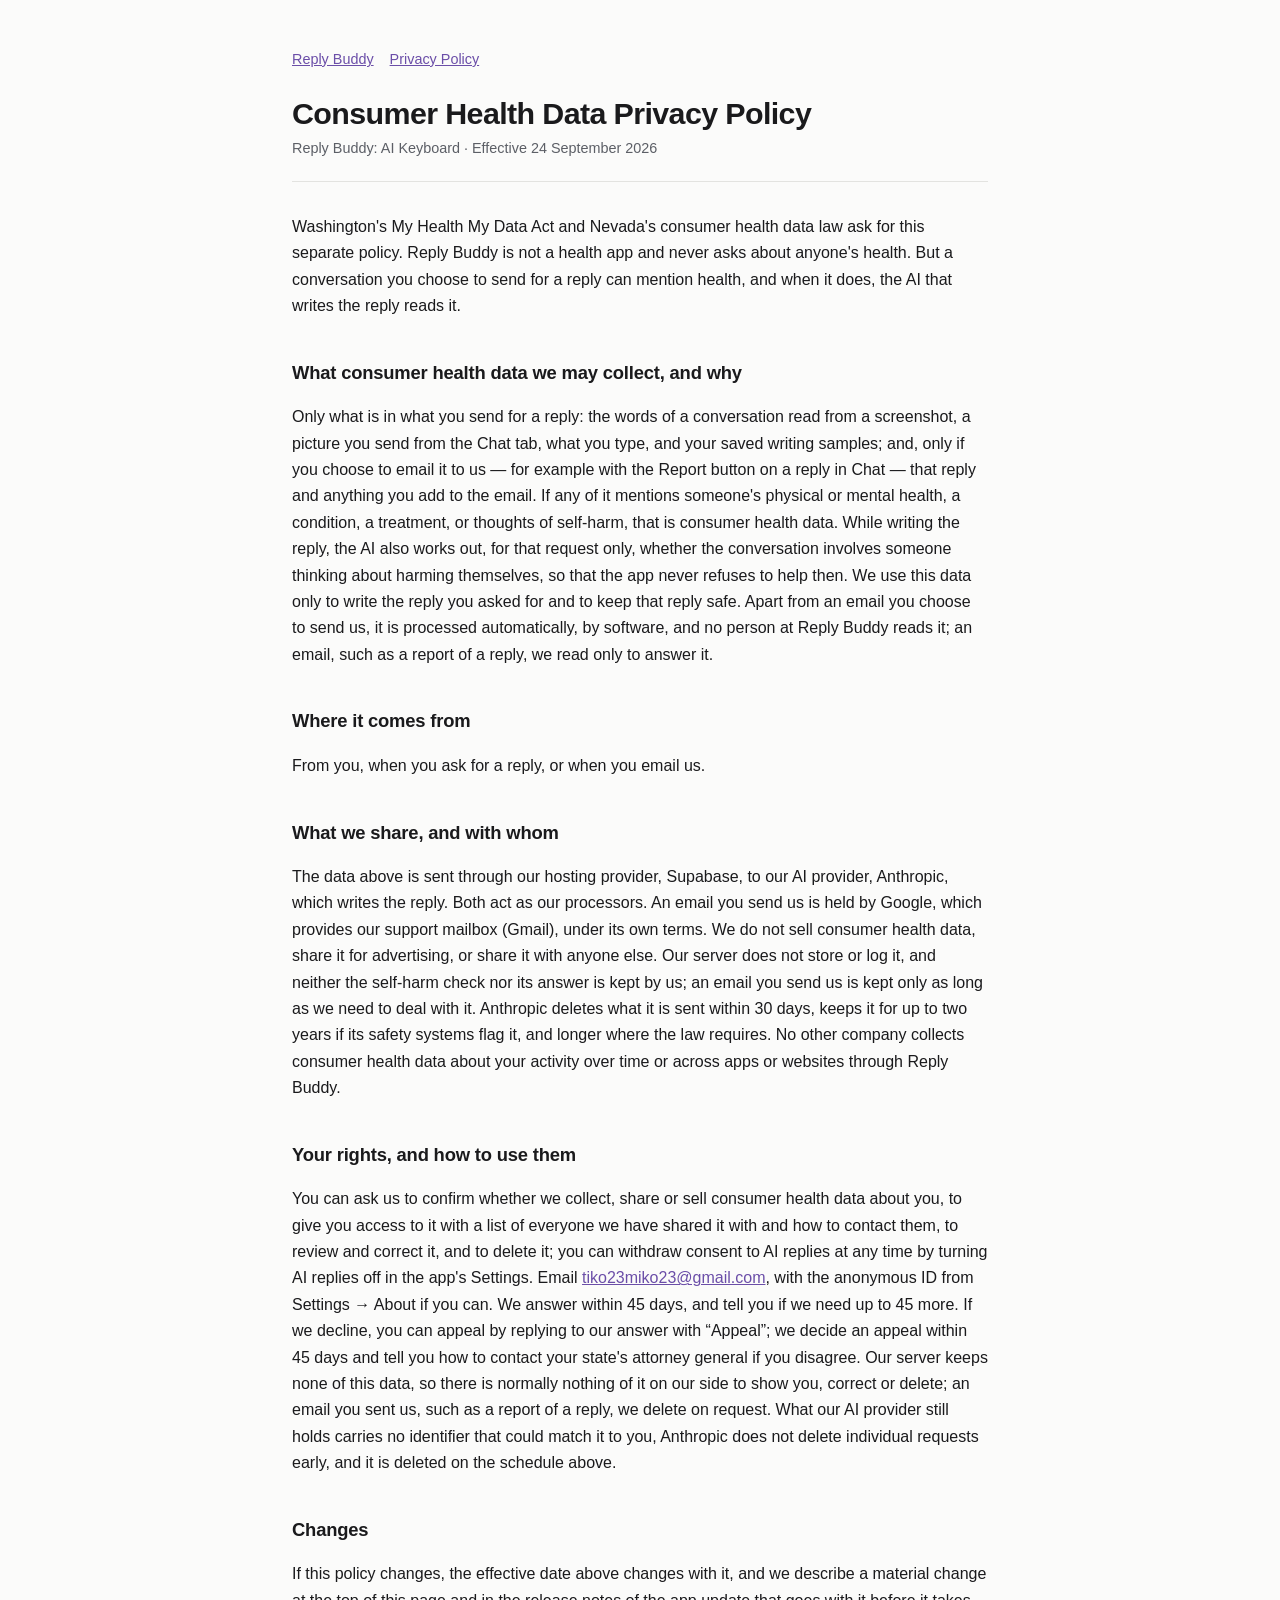
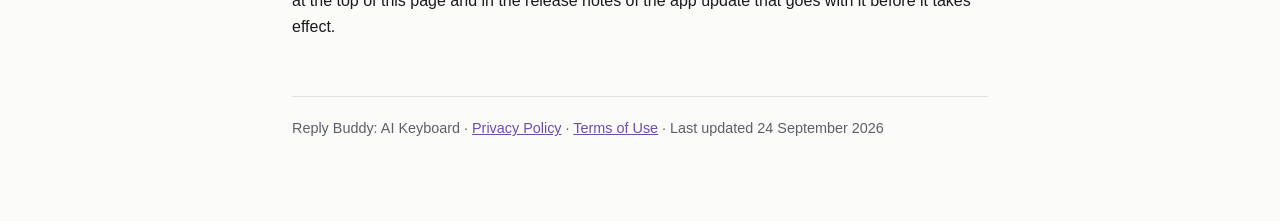
==== consumer-health-data.html @ 14901e79 "Compliance pass: AI named, 18+, Delete my data, linked data, consumer health data policy Privacy pol" ====
<!DOCTYPE html>
<html lang="en">
<head>
<meta charset="utf-8">
<meta name="viewport" content="width=device-width, initial-scale=1">
<title>Consumer Health Data Privacy Policy · Reply Buddy</title>
<link rel="stylesheet" href="style.css">
</head>
<body>
<div class="wrap">
<nav class="top"><a href="./">Reply Buddy</a><a href="privacy.html">Privacy Policy</a></nav>

<header>
  <h1>Consumer Health Data Privacy Policy</h1>
  <p class="meta">Reply Buddy: AI Keyboard · Effective 24 September 2026</p>
</header>

<p>Washington's My Health My Data Act and Nevada's consumer health data law ask for this separate
policy. Reply Buddy is not a health app and never asks about anyone's health. But a conversation you
choose to send for a reply can mention health, and when it does, the AI that writes the reply reads
it.</p>

<h2>What consumer health data we may collect, and why</h2>
<p>Only what is in what you send for a reply: the words of a conversation read from a screenshot, a
picture you send from the Chat tab, what you type, and your saved writing samples; and, only if you
choose to email it to us — for example with the Report button on a reply in Chat — that reply and
anything you add to the email. If any of it
mentions someone's physical or mental health, a condition, a treatment, or thoughts of self-harm, that
is consumer health data. While writing the reply, the AI also works out, for that request only, whether
the conversation involves someone thinking about harming themselves, so that the app never refuses to
help then. We use this data only to write the reply you asked for and to keep that reply safe. Apart
from an email you choose to send us, it is processed automatically, by software, and no person at Reply
Buddy reads it; an email, such as a report of a reply, we read only to answer it.</p>

<h2>Where it comes from</h2>
<p>From you, when you ask for a reply, or when you email us.</p>

<h2>What we share, and with whom</h2>
<p>The data above is sent through our hosting provider, Supabase, to our AI provider, Anthropic, which
writes the reply. Both act as our processors. An email you send us is held by Google, which provides our
support mailbox (Gmail), under its own terms. We do not sell consumer health data, share it for
advertising, or share it with anyone else. Our server does not store or log it, and neither the
self-harm check nor its answer is kept by us; an email you send us is kept only as long as we need to
deal with it. Anthropic deletes what it is sent within 30 days, keeps
it for up to two years if its safety systems flag it, and longer where the law requires. No other
company collects consumer health data about your activity over time or across apps or websites
through Reply Buddy.</p>

<h2>Your rights, and how to use them</h2>
<p>You can ask us to confirm whether we collect, share or sell consumer health data about you, to give
you access to it with a list of everyone we have shared it with and how to contact them, to review and
correct it, and to delete it; you can withdraw consent to AI replies at any time by turning
AI replies off in the app's Settings. Email
<a href="mailto:tiko23miko23@gmail.com">tiko23miko23@gmail.com</a>, with the anonymous ID from Settings →
About if you can. We answer within 45 days, and tell you if we need up to 45 more. If we decline, you can
appeal by replying to our answer with &ldquo;Appeal&rdquo;; we decide an appeal within 45 days and tell
you how to contact your state's attorney general if you disagree. Our server keeps none of this data, so there
is normally nothing of it on our side to show you, correct or delete; an email you sent us, such as a
report of a reply, we delete on request. What our AI provider still holds carries no
identifier that could match it to you, Anthropic does not delete individual requests early, and it is
deleted on the schedule above.</p>

<h2>Changes</h2>
<p>If this policy changes, the effective date above changes with it, and we describe a material change
at the top of this page and in the release notes of the app update that goes with it before it takes
effect.</p>

<footer>
  <p class="meta">Reply Buddy: AI Keyboard · <a href="privacy.html">Privacy Policy</a> ·
  <a href="terms.html">Terms of Use</a> · Last updated 24 September 2026</p>
</footer>

</div>
</body>
</html>
---- style.css ----
:root {
  --bg: #fbfbfa; --fg: #1a1a1c; --muted: #5c5f66; --rule: #e3e3e0;
  --accent: #6b4ea8; --card: #ffffff;
}
@media (prefers-color-scheme: dark) {
  :root { --bg:#121214; --fg:#e8e8ea; --muted:#9a9ea6; --rule:#2a2a2e; --accent:#b39ae0; --card:#1a1a1d; }
}
* { box-sizing: border-box; }
body {
  margin: 0; background: var(--bg); color: var(--fg);
  font: 16px/1.65 -apple-system, BlinkMacSystemFont, "Segoe UI", Helvetica, Arial, sans-serif;
  -webkit-text-size-adjust: 100%;
}
.wrap { max-width: 46rem; margin: 0 auto; padding: 3rem 1.25rem 5rem; }
header { border-bottom: 1px solid var(--rule); padding-bottom: 1.25rem; margin-bottom: 2rem; }
h1 { font-size: 1.9rem; line-height: 1.15; margin: 0 0 .4rem; letter-spacing: -.02em; }
h2 { font-size: 1.15rem; margin: 2.4rem 0 .6rem; letter-spacing: -.01em; }
h3 { font-size: 1rem; margin: 1.5rem 0 .4rem; }
p, li { color: var(--fg); }
.meta { color: var(--muted); font-size: .9rem; margin: 0; }
a { color: var(--accent); }
ul { padding-left: 1.25rem; }
li { margin: .3rem 0; }
.note {
  background: var(--card); border: 1px solid var(--rule); border-left: 3px solid var(--accent);
  border-radius: 0 8px 8px 0; padding: .9rem 1.1rem; margin: 1.4rem 0;
}
.note p { margin: 0 0 .5rem; } .note p:last-child { margin: 0; }
table { width: 100%; border-collapse: collapse; margin: 1rem 0; font-size: .93rem; }
th, td { text-align: left; padding: .5rem .6rem; border-bottom: 1px solid var(--rule); vertical-align: top; }
th { font-weight: 600; color: var(--muted); font-size: .82rem; text-transform: uppercase; letter-spacing: .04em; }
.scroll { overflow-x: auto; }
footer { margin-top: 3.5rem; padding-top: 1.25rem; border-top: 1px solid var(--rule); color: var(--muted); font-size: .88rem; }
nav.top { margin-bottom: 1.5rem; font-size: .9rem; }
nav.top a { margin-right: 1rem; }
code { background: var(--card); border: 1px solid var(--rule); border-radius: 4px; padding: .08em .34em; font-size: .88em; }
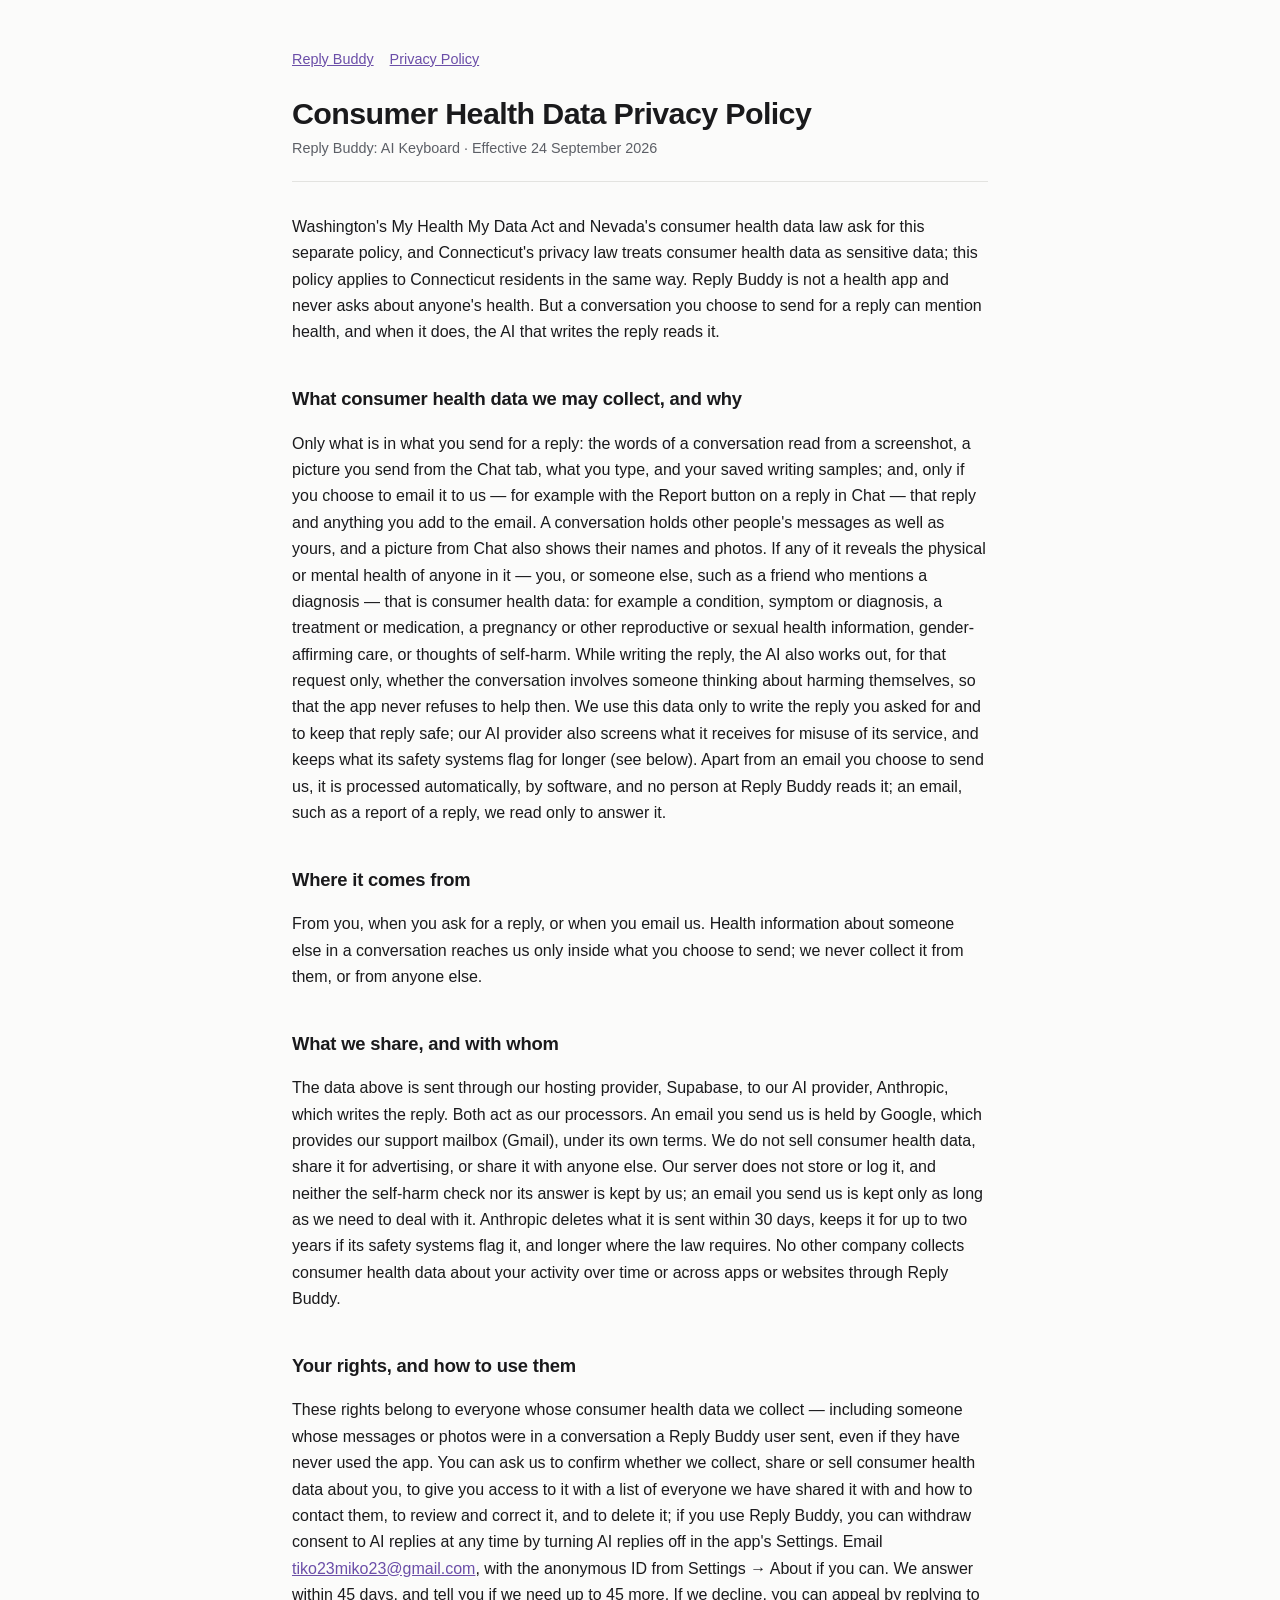
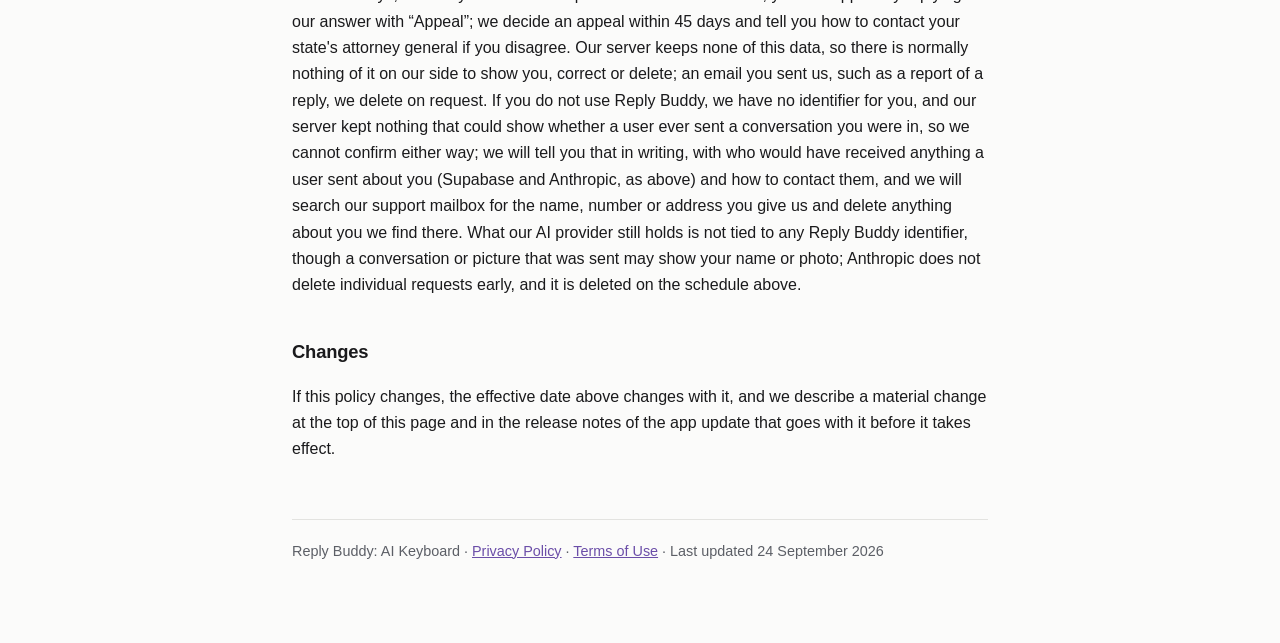
==== commit c73696d0: "Sensitive data and other people: Connecticut consent, Washington health data, honest purposes - Priv" ====
--- a/consumer-health-data.html
+++ b/consumer-health-data.html
@@ -16,24 +16,30 @@
 </header>
 
 <p>Washington's My Health My Data Act and Nevada's consumer health data law ask for this separate
-policy. Reply Buddy is not a health app and never asks about anyone's health. But a conversation you
+policy, and Connecticut's privacy law treats consumer health data as sensitive data; this policy
+applies to Connecticut residents in the same way. Reply Buddy is not a health app and never asks about anyone's health. But a conversation you
 choose to send for a reply can mention health, and when it does, the AI that writes the reply reads
 it.</p>
 
 <h2>What consumer health data we may collect, and why</h2>
 <p>Only what is in what you send for a reply: the words of a conversation read from a screenshot, a
 picture you send from the Chat tab, what you type, and your saved writing samples; and, only if you
-choose to email it to us — for example with the Report button on a reply in Chat — that reply and
-anything you add to the email. If any of it
-mentions someone's physical or mental health, a condition, a treatment, or thoughts of self-harm, that
-is consumer health data. While writing the reply, the AI also works out, for that request only, whether
+choose to email it to us — for example with the Report button on a reply in Chat — that reply and anything you add to the email. A conversation holds other people's messages as well as yours, and a
+picture from Chat also shows their names and photos. If any of it reveals the physical or mental health
+of anyone in it — you, or someone else, such as a friend who mentions a diagnosis — that is consumer
+health data: for example a condition, symptom or diagnosis, a treatment or medication, a pregnancy or
+other reproductive or sexual health information, gender-affirming care, or thoughts of self-harm. While writing the reply, the AI also works out, for that request only, whether
 the conversation involves someone thinking about harming themselves, so that the app never refuses to
-help then. We use this data only to write the reply you asked for and to keep that reply safe. Apart
+help then. We use this data only to write the reply you asked for and to keep that reply safe; our AI provider
+also screens what it receives for misuse of its service, and keeps what its safety systems flag for
+longer (see below). Apart
 from an email you choose to send us, it is processed automatically, by software, and no person at Reply
 Buddy reads it; an email, such as a report of a reply, we read only to answer it.</p>
 
 <h2>Where it comes from</h2>
-<p>From you, when you ask for a reply, or when you email us.</p>
+<p>From you, when you ask for a reply, or when you email us. Health information about someone else in a
+conversation reaches us only inside what you choose to send; we never collect it from them, or from
+anyone else.</p>
 
 <h2>What we share, and with whom</h2>
 <p>The data above is sent through our hosting provider, Supabase, to our AI provider, Anthropic, which
@@ -47,18 +53,24 @@
 through Reply Buddy.</p>
 
 <h2>Your rights, and how to use them</h2>
-<p>You can ask us to confirm whether we collect, share or sell consumer health data about you, to give
+<p>These rights belong to everyone whose consumer health data we collect — including someone whose
+messages or photos were in a conversation a Reply Buddy user sent, even if they have never used the
+app. You can ask us to confirm whether we collect, share or sell consumer health data about you, to give
 you access to it with a list of everyone we have shared it with and how to contact them, to review and
-correct it, and to delete it; you can withdraw consent to AI replies at any time by turning
-AI replies off in the app's Settings. Email
+correct it, and to delete it; if you use Reply Buddy, you can withdraw consent to AI replies at any time
+by turning AI replies off in the app's Settings. Email
 <a href="mailto:tiko23miko23@gmail.com">tiko23miko23@gmail.com</a>, with the anonymous ID from Settings →
 About if you can. We answer within 45 days, and tell you if we need up to 45 more. If we decline, you can
 appeal by replying to our answer with &ldquo;Appeal&rdquo;; we decide an appeal within 45 days and tell
 you how to contact your state's attorney general if you disagree. Our server keeps none of this data, so there
 is normally nothing of it on our side to show you, correct or delete; an email you sent us, such as a
-report of a reply, we delete on request. What our AI provider still holds carries no
-identifier that could match it to you, Anthropic does not delete individual requests early, and it is
-deleted on the schedule above.</p>
+report of a reply, we delete on request. If you do not use Reply Buddy, we have no identifier for you, and our
+server kept nothing that could show whether a user ever sent a conversation you were in, so we cannot
+confirm either way; we will tell you that in writing, with who would have received anything a user sent
+about you (Supabase and Anthropic, as above) and how to contact them, and we will search our support
+mailbox for the name, number or address you give us and delete anything about you we find there. What our AI provider still holds is not tied to any
+Reply Buddy identifier, though a conversation or picture that was sent may show your name or photo;
+Anthropic does not delete individual requests early, and it is deleted on the schedule above.</p>
 
 <h2>Changes</h2>
 <p>If this policy changes, the effective date above changes with it, and we describe a material change
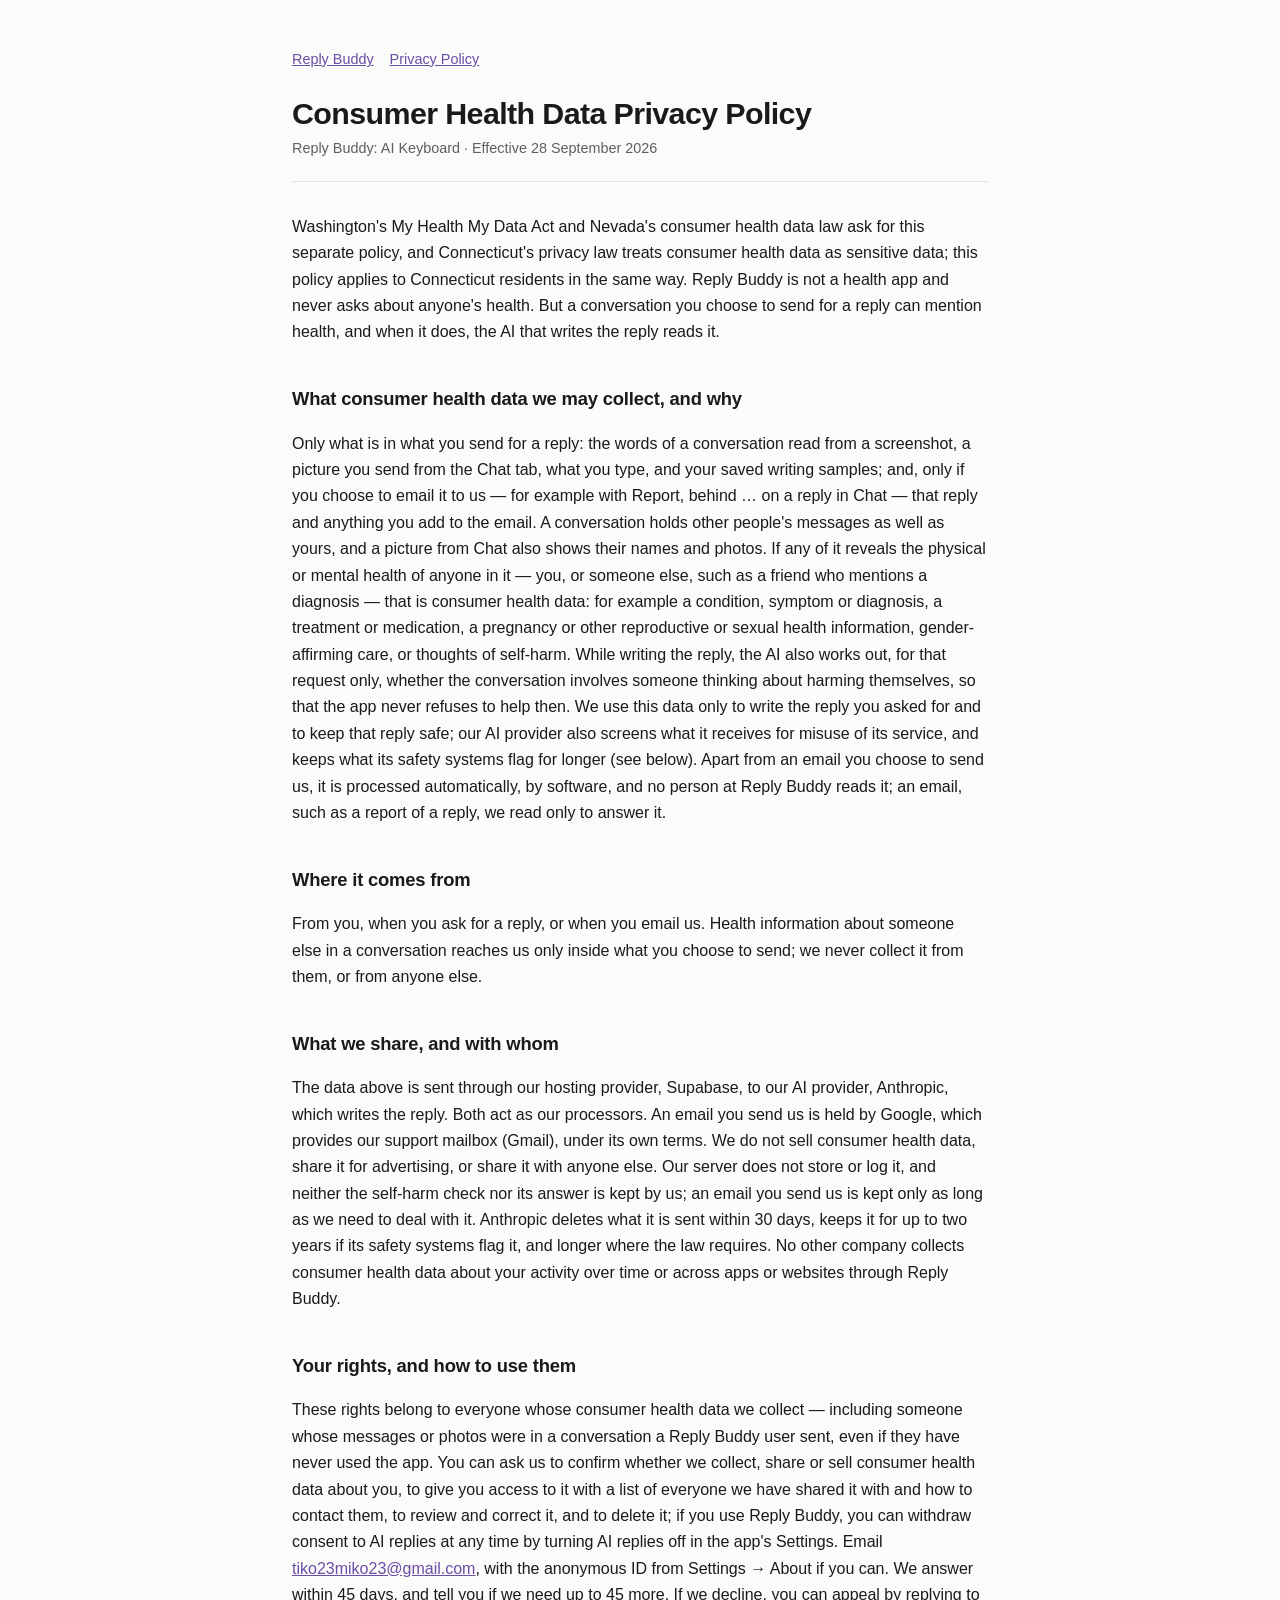
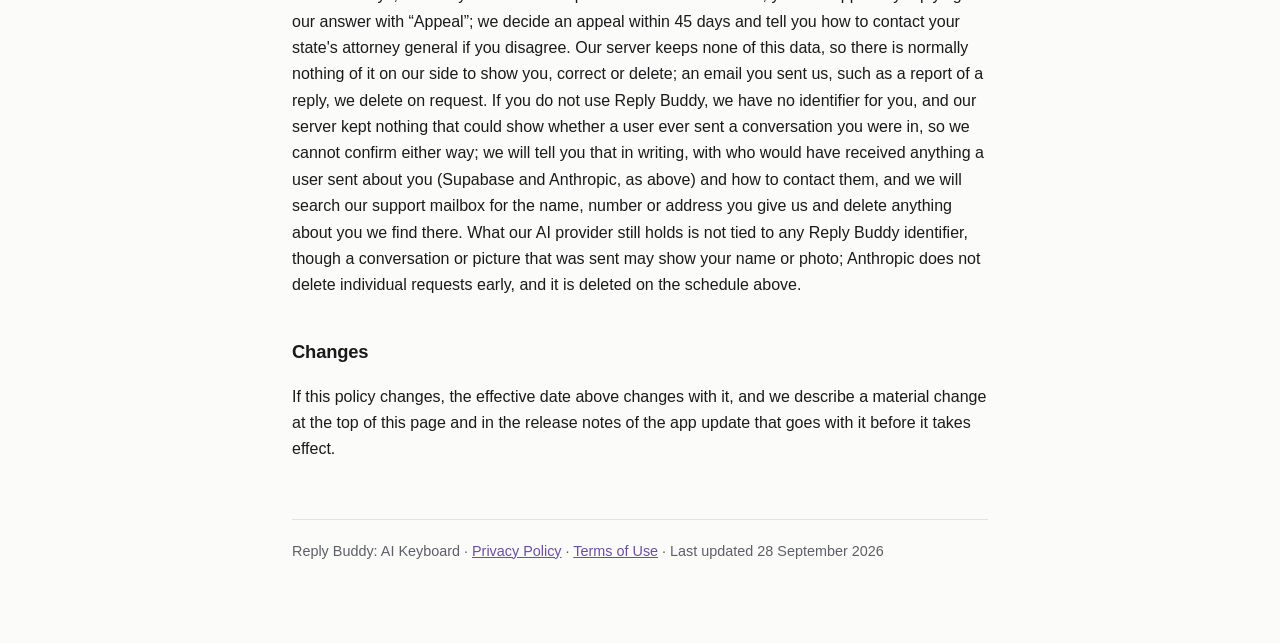
==== commit 00e96527: "Report is behind … on a Chat reply (and its press-and-hold menu) now, not a button on it; dates to 2" ====
--- a/consumer-health-data.html
+++ b/consumer-health-data.html
@@ -12,7 +12,7 @@
 
 <header>
   <h1>Consumer Health Data Privacy Policy</h1>
-  <p class="meta">Reply Buddy: AI Keyboard · Effective 24 September 2026</p>
+  <p class="meta">Reply Buddy: AI Keyboard · Effective 28 September 2026</p>
 </header>
 
 <p>Washington's My Health My Data Act and Nevada's consumer health data law ask for this separate
@@ -24,7 +24,7 @@
 <h2>What consumer health data we may collect, and why</h2>
 <p>Only what is in what you send for a reply: the words of a conversation read from a screenshot, a
 picture you send from the Chat tab, what you type, and your saved writing samples; and, only if you
-choose to email it to us — for example with the Report button on a reply in Chat — that reply and anything you add to the email. A conversation holds other people's messages as well as yours, and a
+choose to email it to us — for example with Report, behind … on a reply in Chat — that reply and anything you add to the email. A conversation holds other people's messages as well as yours, and a
 picture from Chat also shows their names and photos. If any of it reveals the physical or mental health
 of anyone in it — you, or someone else, such as a friend who mentions a diagnosis — that is consumer
 health data: for example a condition, symptom or diagnosis, a treatment or medication, a pregnancy or
@@ -79,7 +79,7 @@
 
 <footer>
   <p class="meta">Reply Buddy: AI Keyboard · <a href="privacy.html">Privacy Policy</a> ·
-  <a href="terms.html">Terms of Use</a> · Last updated 24 September 2026</p>
+  <a href="terms.html">Terms of Use</a> · Last updated 28 September 2026</p>
 </footer>
 
 </div>
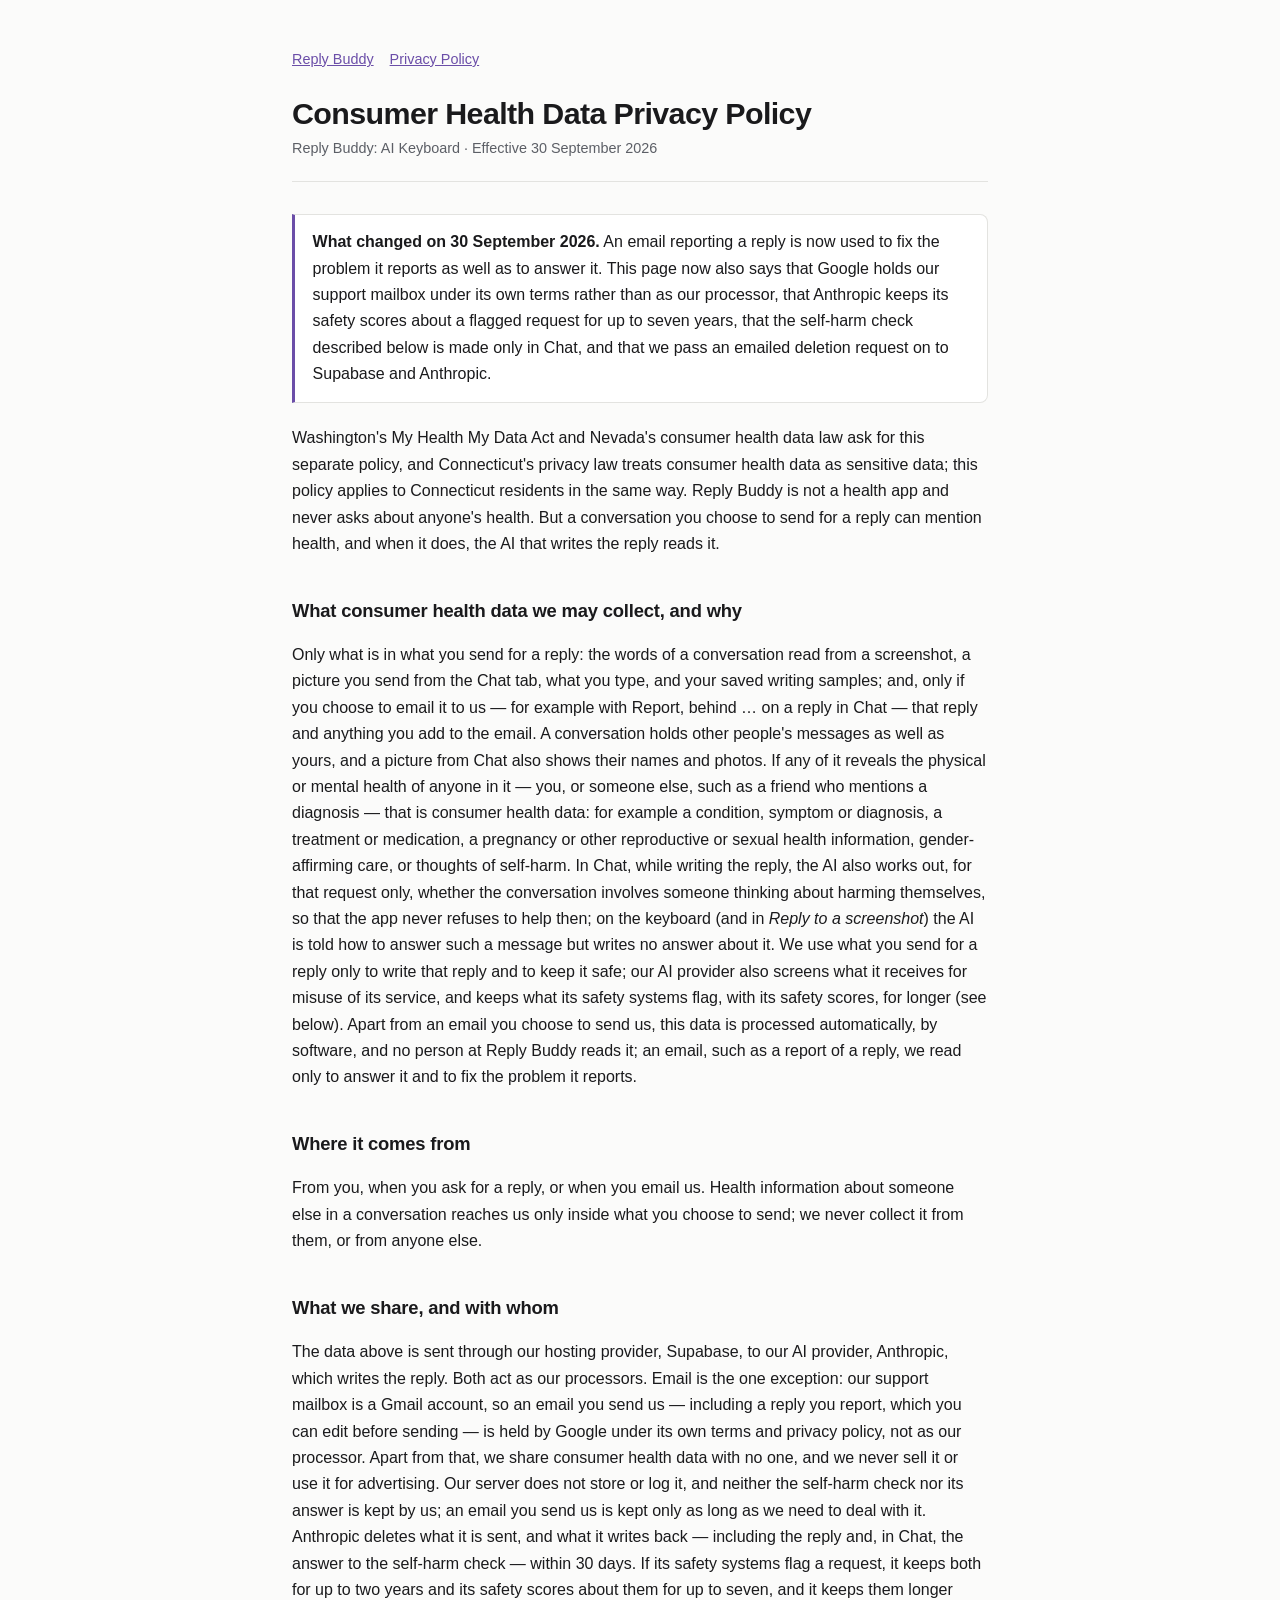
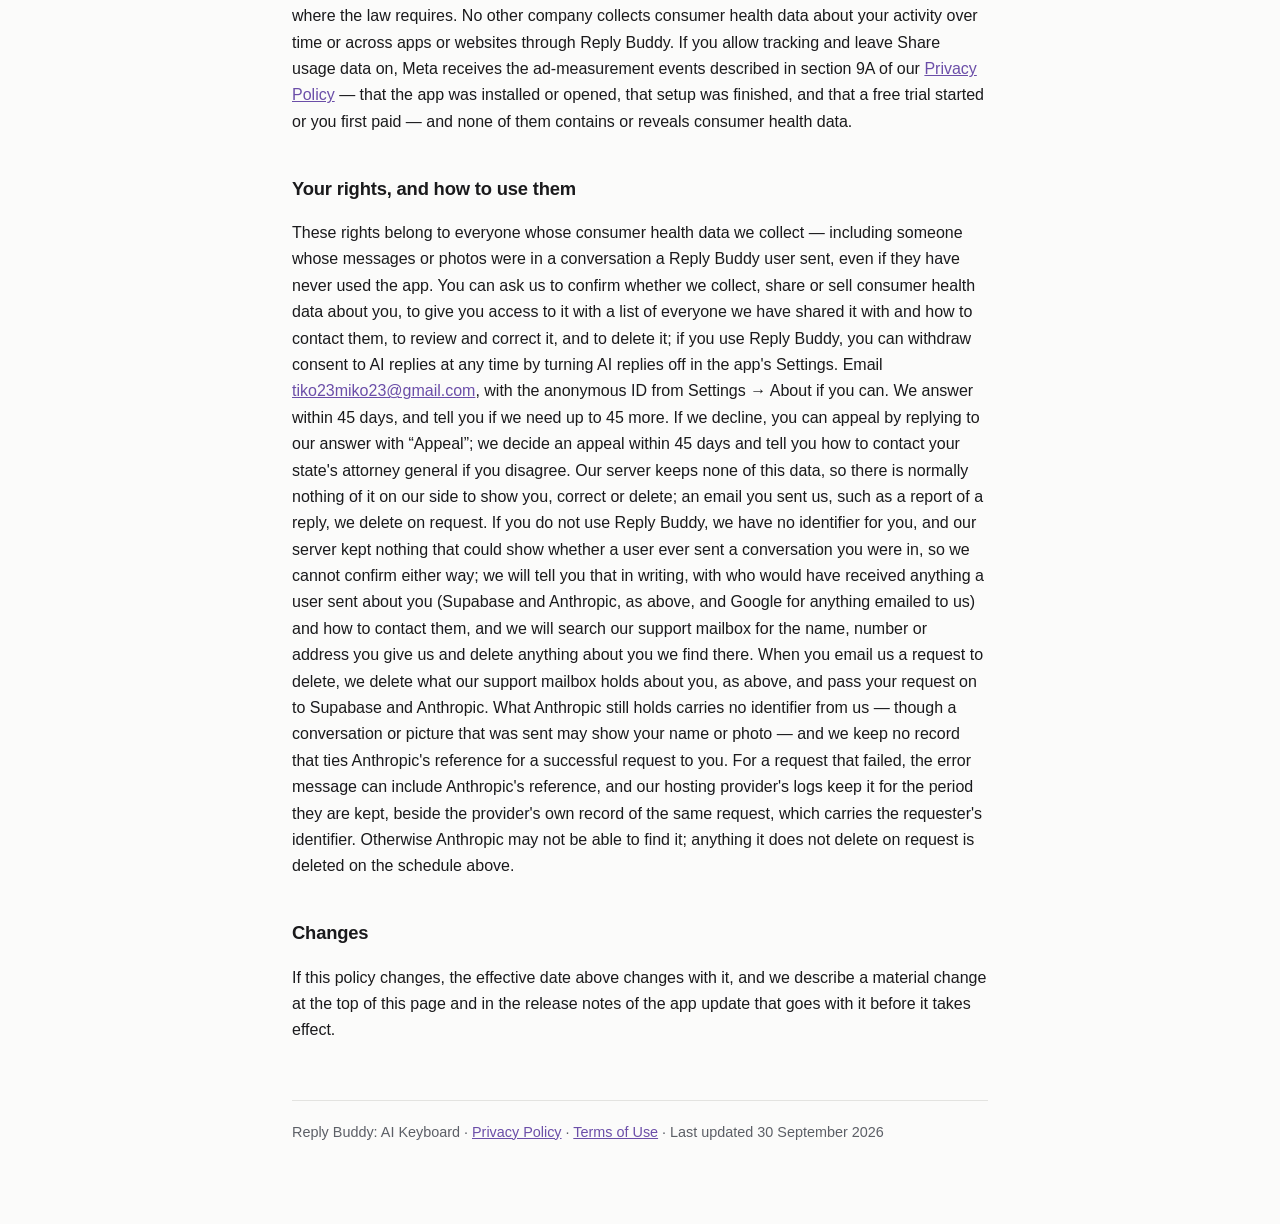
==== commit ec7a5bc7: "Privacy Policy, Terms and Consumer Health Data policy: 30 September 2026 Reply Buddy now measures it" ====
--- a/consumer-health-data.html
+++ b/consumer-health-data.html
@@ -12,8 +12,16 @@
 
 <header>
   <h1>Consumer Health Data Privacy Policy</h1>
-  <p class="meta">Reply Buddy: AI Keyboard · Effective 28 September 2026</p>
+  <p class="meta">Reply Buddy: AI Keyboard · Effective 30 September 2026</p>
 </header>
+
+<div class="note">
+  <p><strong>What changed on 30 September 2026.</strong> An email reporting a reply is now used to fix
+  the problem it reports as well as to answer it. This page now also says that Google holds our support
+  mailbox under its own terms rather than as our processor, that Anthropic keeps its safety scores about
+  a flagged request for up to seven years, that the self-harm check described below is made only in
+  Chat, and that we pass an emailed deletion request on to Supabase and Anthropic.</p>
+</div>
 
 <p>Washington's My Health My Data Act and Nevada's consumer health data law ask for this separate
 policy, and Connecticut's privacy law treats consumer health data as sensitive data; this policy
@@ -28,13 +36,16 @@
 picture from Chat also shows their names and photos. If any of it reveals the physical or mental health
 of anyone in it — you, or someone else, such as a friend who mentions a diagnosis — that is consumer
 health data: for example a condition, symptom or diagnosis, a treatment or medication, a pregnancy or
-other reproductive or sexual health information, gender-affirming care, or thoughts of self-harm. While writing the reply, the AI also works out, for that request only, whether
-the conversation involves someone thinking about harming themselves, so that the app never refuses to
-help then. We use this data only to write the reply you asked for and to keep that reply safe; our AI provider
-also screens what it receives for misuse of its service, and keeps what its safety systems flag for
-longer (see below). Apart
-from an email you choose to send us, it is processed automatically, by software, and no person at Reply
-Buddy reads it; an email, such as a report of a reply, we read only to answer it.</p>
+other reproductive or sexual health information, gender-affirming care, or thoughts of self-harm. In
+Chat, while writing the reply, the AI also works out, for that request only, whether the conversation
+involves someone thinking about harming themselves, so that the app never refuses to help then; on the
+keyboard (and in <em>Reply to a screenshot</em>) the AI is told how to answer such a message but writes no answer
+about it. We use what you send for a reply only to write that reply and to keep it safe; our AI provider
+also screens what it receives for misuse of its service, and keeps what its safety systems flag, with
+its safety scores, for longer (see below). Apart
+from an email you choose to send us, this data is processed automatically, by software, and no person
+at Reply Buddy reads it; an email, such as a report of a reply, we read only to answer it and to fix the
+problem it reports.</p>
 
 <h2>Where it comes from</h2>
 <p>From you, when you ask for a reply, or when you email us. Health information about someone else in a
@@ -43,14 +54,20 @@
 
 <h2>What we share, and with whom</h2>
 <p>The data above is sent through our hosting provider, Supabase, to our AI provider, Anthropic, which
-writes the reply. Both act as our processors. An email you send us is held by Google, which provides our
-support mailbox (Gmail), under its own terms. We do not sell consumer health data, share it for
-advertising, or share it with anyone else. Our server does not store or log it, and neither the
-self-harm check nor its answer is kept by us; an email you send us is kept only as long as we need to
-deal with it. Anthropic deletes what it is sent within 30 days, keeps
-it for up to two years if its safety systems flag it, and longer where the law requires. No other
+writes the reply. Both act as our processors. Email is the one exception: our support mailbox is a
+Gmail account, so an email you send us — including a reply you report, which you can edit before
+sending — is held by Google under its own terms and privacy policy, not as our processor. Apart from
+that, we share consumer health data with no one, and we never sell it or use it for advertising. Our
+server does not store or log it, and neither the self-harm check nor its answer is kept by us; an email
+you send us is kept only as long as we need to deal with it. Anthropic deletes what it is sent, and what
+it writes back — including the reply and, in Chat, the answer to the self-harm check — within 30 days.
+If its safety systems flag a request, it keeps both for up to two years and its safety scores about
+them for up to seven, and it keeps them longer where the law requires. No other
 company collects consumer health data about your activity over time or across apps or websites
-through Reply Buddy.</p>
+through Reply Buddy. If you allow tracking and leave Share usage data on, Meta receives the
+ad-measurement events described in section 9A of our <a href="privacy.html">Privacy Policy</a> — that
+the app was installed or opened, that setup was finished, and that a free trial started or you first
+paid — and none of them contains or reveals consumer health data.</p>
 
 <h2>Your rights, and how to use them</h2>
 <p>These rights belong to everyone whose consumer health data we collect — including someone whose
@@ -67,10 +84,16 @@
 report of a reply, we delete on request. If you do not use Reply Buddy, we have no identifier for you, and our
 server kept nothing that could show whether a user ever sent a conversation you were in, so we cannot
 confirm either way; we will tell you that in writing, with who would have received anything a user sent
-about you (Supabase and Anthropic, as above) and how to contact them, and we will search our support
-mailbox for the name, number or address you give us and delete anything about you we find there. What our AI provider still holds is not tied to any
-Reply Buddy identifier, though a conversation or picture that was sent may show your name or photo;
-Anthropic does not delete individual requests early, and it is deleted on the schedule above.</p>
+about you (Supabase and Anthropic, as above, and Google for anything emailed to us) and how to contact
+them, and we will search our support mailbox for the name, number or address you give us and delete
+anything about you we find there. When you email us a request to delete, we delete what our support
+mailbox holds about you, as above, and pass your request on to Supabase and Anthropic. What Anthropic
+still holds carries no identifier from us — though a conversation or picture that was sent may show your
+name or photo — and we keep no record that ties Anthropic's reference for a successful request to you. For a
+request that failed, the error message can include Anthropic's reference, and our hosting provider's
+logs keep it for the period they are kept, beside the provider's own record of the same request, which
+carries the requester's identifier. Otherwise Anthropic may not be able to find it; anything it does not
+delete on request is deleted on the schedule above.</p>
 
 <h2>Changes</h2>
 <p>If this policy changes, the effective date above changes with it, and we describe a material change
@@ -79,7 +102,7 @@
 
 <footer>
   <p class="meta">Reply Buddy: AI Keyboard · <a href="privacy.html">Privacy Policy</a> ·
-  <a href="terms.html">Terms of Use</a> · Last updated 28 September 2026</p>
+  <a href="terms.html">Terms of Use</a> · Last updated 30 September 2026</p>
 </footer>
 
 </div>
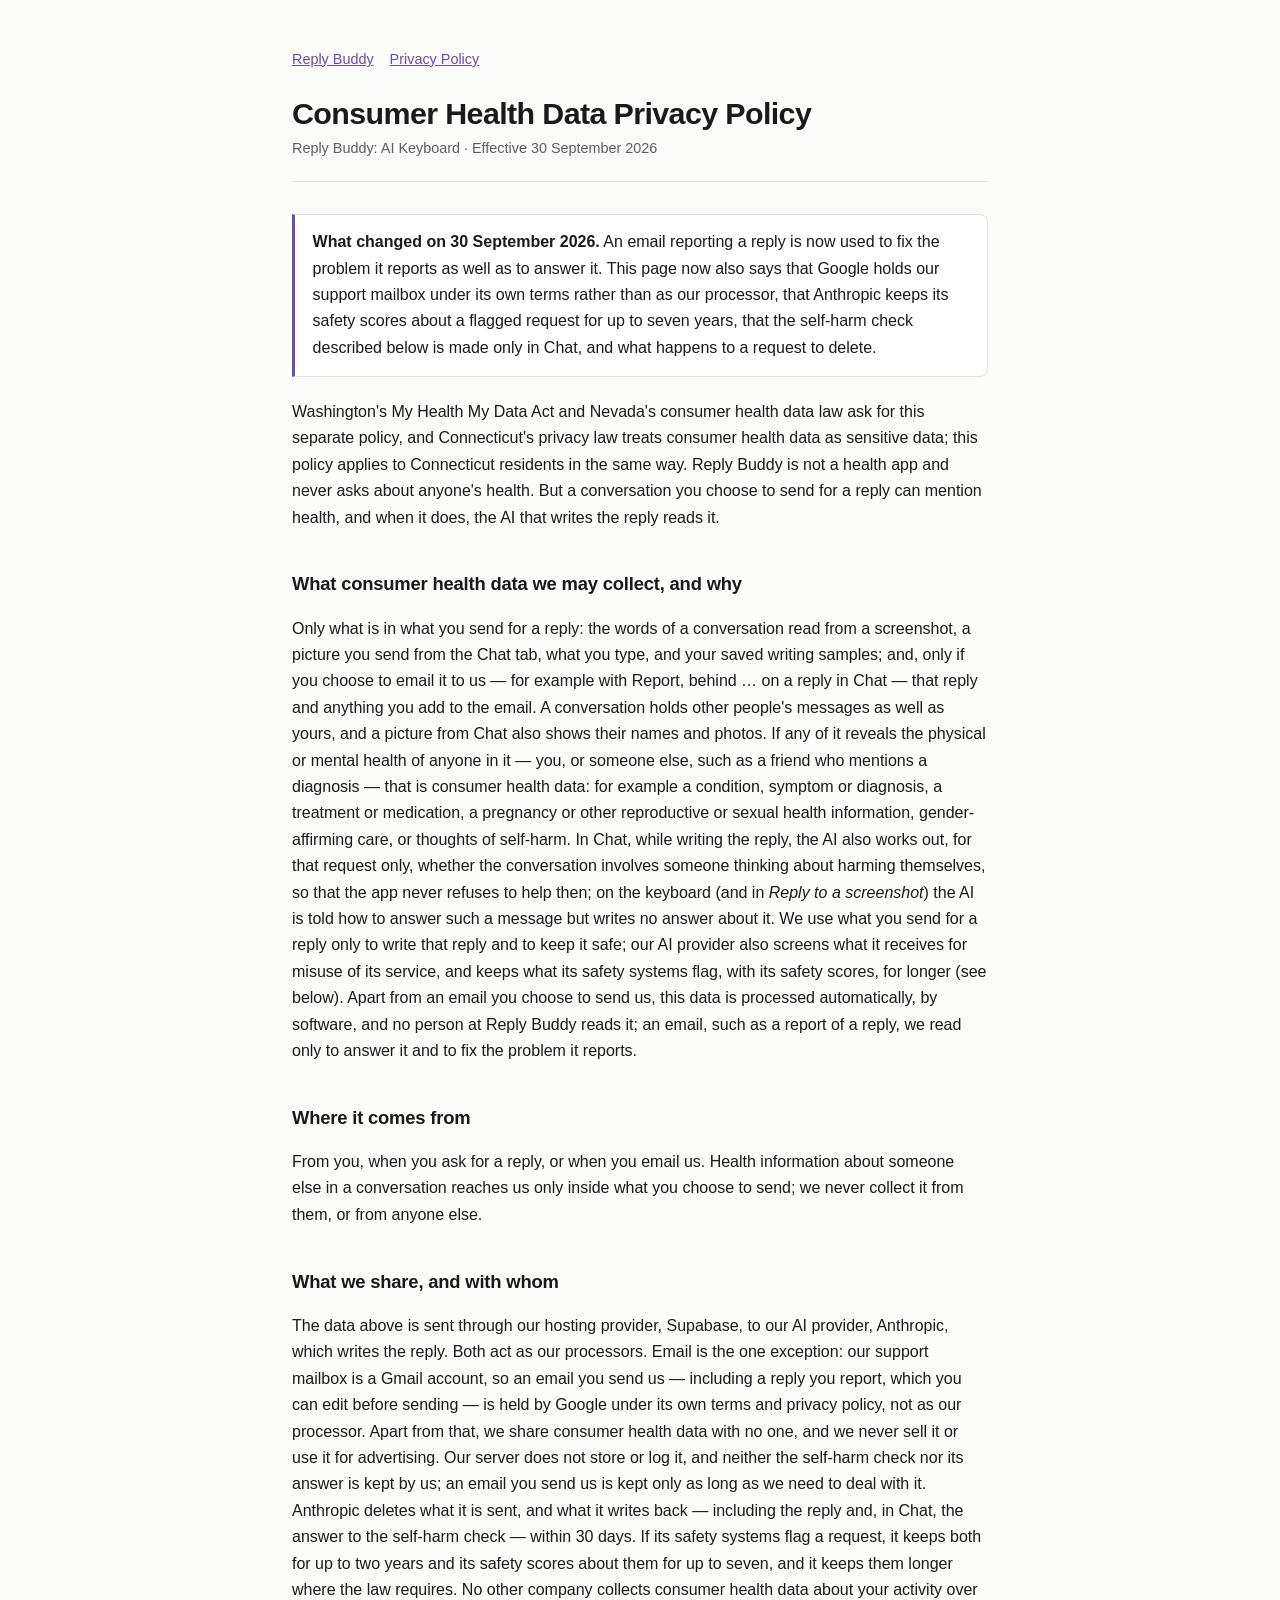
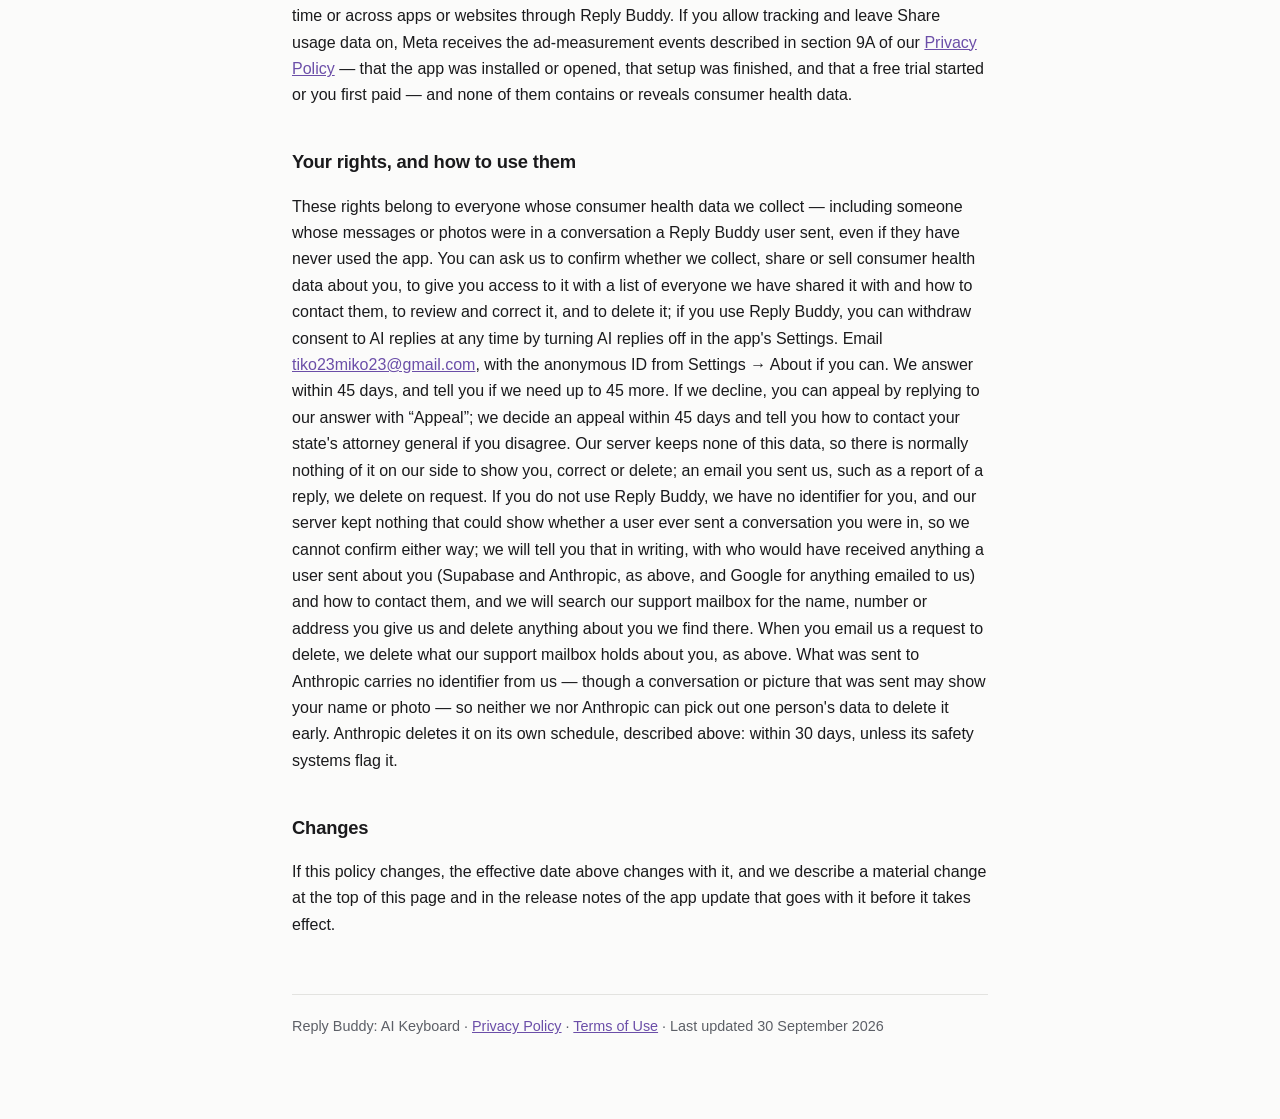
==== commit d0829d32: "Privacy Policy and Consumer Health Data policy: corrections of 30 September 2026 An emailed request " ====
--- a/consumer-health-data.html
+++ b/consumer-health-data.html
@@ -20,7 +20,7 @@
   the problem it reports as well as to answer it. This page now also says that Google holds our support
   mailbox under its own terms rather than as our processor, that Anthropic keeps its safety scores about
   a flagged request for up to seven years, that the self-harm check described below is made only in
-  Chat, and that we pass an emailed deletion request on to Supabase and Anthropic.</p>
+  Chat, and what happens to a request to delete.</p>
 </div>
 
 <p>Washington's My Health My Data Act and Nevada's consumer health data law ask for this separate
@@ -87,13 +87,10 @@
 about you (Supabase and Anthropic, as above, and Google for anything emailed to us) and how to contact
 them, and we will search our support mailbox for the name, number or address you give us and delete
 anything about you we find there. When you email us a request to delete, we delete what our support
-mailbox holds about you, as above, and pass your request on to Supabase and Anthropic. What Anthropic
-still holds carries no identifier from us — though a conversation or picture that was sent may show your
-name or photo — and we keep no record that ties Anthropic's reference for a successful request to you. For a
-request that failed, the error message can include Anthropic's reference, and our hosting provider's
-logs keep it for the period they are kept, beside the provider's own record of the same request, which
-carries the requester's identifier. Otherwise Anthropic may not be able to find it; anything it does not
-delete on request is deleted on the schedule above.</p>
+mailbox holds about you, as above. What was sent to Anthropic carries no identifier from us — though a
+conversation or picture that was sent may show your name or photo — so neither we nor Anthropic can pick
+out one person's data to delete it early. Anthropic deletes it on its own schedule, described above:
+within 30 days, unless its safety systems flag it.</p>
 
 <h2>Changes</h2>
 <p>If this policy changes, the effective date above changes with it, and we describe a material change
